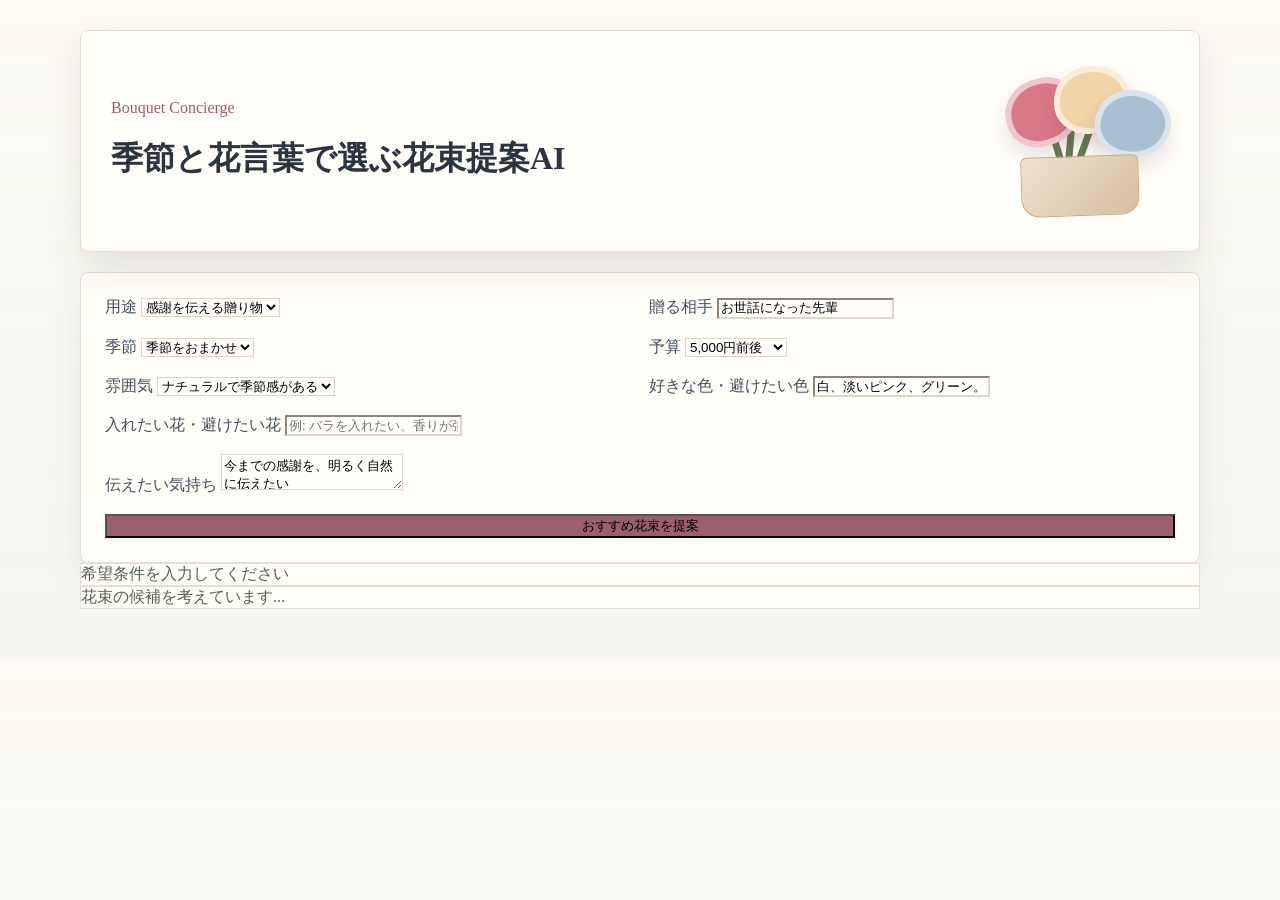
==== public/bouquet.html @ e7d7f7e6 "first commit" ====
<!DOCTYPE html>
<html lang="ja">
<head>
    <meta charset="UTF-8">
    <meta name="viewport" content="width=device-width, initial-scale=1.0">
    <title>季節と花言葉で選ぶ花束提案AI</title>
    <link rel="stylesheet" href="style.css">
    <link rel="stylesheet" href="bouquet.css">
</head>
<body class="bouquet-page">
    <div class="app-shell">
        <header class="bouquet-header">
            <div>
                <p class="eyebrow">Bouquet Concierge</p>
                <h1>季節と花言葉で選ぶ花束提案AI</h1>
            </div>
            <div class="bouquet-visual" aria-hidden="true">
                <span class="stem stem-a"></span>
                <span class="stem stem-b"></span>
                <span class="stem stem-c"></span>
                <span class="bloom bloom-a"></span>
                <span class="bloom bloom-b"></span>
                <span class="bloom bloom-c"></span>
                <span class="wrap"></span>
            </div>
        </header>

        <main class="planner-grid">
            <section class="planner-panel">
                <form id="bouquetForm">
                    <div class="form-grid">
                        <div class="form-group">
                            <label for="occasion">用途</label>
                            <select id="occasion">
                                <option value="誕生日">誕生日</option>
                                <option value="記念日">記念日</option>
                                <option value="送別">送別</option>
                                <option value="お祝い">お祝い</option>
                                <option value="お見舞い">お見舞い</option>
                                <option value="プロポーズ">プロポーズ</option>
                                <option value="感謝を伝える贈り物" selected>感謝を伝える贈り物</option>
                            </select>
                        </div>

                        <div class="form-group">
                            <label for="recipient">贈る相手</label>
                            <input type="text" id="recipient" value="お世話になった先輩" placeholder="例: 母、友人、同僚、恋人">
                        </div>

                        <div class="form-group">
                            <label for="season">季節</label>
                            <select id="season">
                                <option value="季節をおまかせ" selected>季節をおまかせ</option>
                                <option value="春">春</option>
                                <option value="夏">夏</option>
                                <option value="秋">秋</option>
                                <option value="冬">冬</option>
                            </select>
                        </div>

                        <div class="form-group">
                            <label for="budget">予算</label>
                            <select id="budget">
                                <option value="3,000円前後">3,000円前後</option>
                                <option value="5,000円前後" selected>5,000円前後</option>
                                <option value="8,000円前後">8,000円前後</option>
                                <option value="10,000円以上">10,000円以上</option>
                            </select>
                        </div>

                        <div class="form-group">
                            <label for="mood">雰囲気</label>
                            <select id="mood">
                                <option value="やさしく上品">やさしく上品</option>
                                <option value="明るく元気">明るく元気</option>
                                <option value="大人っぽく落ち着いた">大人っぽく落ち着いた</option>
                                <option value="華やかで印象的">華やかで印象的</option>
                                <option value="ナチュラルで季節感がある" selected>ナチュラルで季節感がある</option>
                            </select>
                        </div>

                        <div class="form-group">
                            <label for="colors">好きな色・避けたい色</label>
                            <input type="text" id="colors" value="白、淡いピンク、グリーン。赤は控えめ" placeholder="例: 黄色が好き、紫は避けたい">
                        </div>

                        <div class="form-group span-2">
                            <label for="flowerPreferences">入れたい花・避けたい花</label>
                            <input type="text" id="flowerPreferences" placeholder="例: バラを入れたい、香りが強い花は避けたい">
                        </div>

                        <div class="form-group span-2">
                            <label for="message">伝えたい気持ち</label>
                            <textarea id="message" placeholder="例: 忙しい時期に支えてくれた感謝を、重すぎず明るく伝えたい">今までの感謝を、明るく自然に伝えたい</textarea>
                        </div>
                    </div>

                    <button class="btn generate-btn" type="submit">おすすめ花束を提案</button>
                </form>
            </section>
        </main>

        <div class="status" id="status">希望条件を入力してください</div>
        <div class="loading" id="loading">花束の候補を考えています...</div>

        <section class="results" id="results" aria-live="polite"></section>
    </div>

    <script>
        const form = document.getElementById('bouquetForm');
        const resultsEl = document.getElementById('results');
        const loadingEl = document.getElementById('loading');
        const statusEl = document.getElementById('status');

        form.addEventListener('submit', generateBouquets);

        async function generateBouquets(event) {
            event.preventDefault();

            const payload = {
                promptKey: 'bouquet',
                title: '花束提案',
                count: 3,
                occasion: valueOf('occasion'),
                recipient: valueOf('recipient'),
                season: normalizeSeason(valueOf('season')),
                budget: valueOf('budget'),
                colors: valueOf('colors') || 'おまかせ',
                mood: valueOf('mood'),
                flowerPreferences: valueOf('flowerPreferences') || '指定なし',
                message: valueOf('message') || '気持ちが伝わる花束にしたい'
            };

            if (!payload.recipient.trim()) {
                alert('贈る相手を入力してください。');
                return;
            }

            setLoading(true);
            resultsEl.innerHTML = '';

            try {
                const response = await fetch('/api/', {
                    method: 'POST',
                    headers: {
                        'Content-Type': 'application/json'
                    },
                    body: JSON.stringify(payload)
                });
                const data = await response.json();

                if (!response.ok) {
                    throw new Error(data.error || 'API error');
                }

                const recommendations = normalizeRecommendations(data.data);
                if (recommendations.length === 0) {
                    throw new Error('提案データが空です');
                }

                renderRecommendations(recommendations);
                statusEl.textContent = `${recommendations.length}件の花束案を提案しました`;
            } catch (error) {
                console.error(error);
                alert('花束提案の作成に失敗しました: ' + error.message);
                statusEl.textContent = '提案の作成に失敗しました';
            } finally {
                setLoading(false);
            }
        }

        function valueOf(id) {
            return document.getElementById(id).value.trim();
        }

        function normalizeSeason(season) {
            if (season !== '季節をおまかせ') return season;

            const month = new Date().getMonth() + 1;
            if (month >= 3 && month <= 5) return '春';
            if (month >= 6 && month <= 8) return '夏';
            if (month >= 9 && month <= 11) return '秋';
            return '冬';
        }

        function setLoading(isLoading) {
            loadingEl.classList.toggle('show', isLoading);
            document.querySelector('.generate-btn').disabled = isLoading;
        }

        function normalizeRecommendations(items) {
            if (!Array.isArray(items)) return [];

            return items.map(item => ({
                bouquetName: item.bouquetName || 'おすすめ花束',
                concept: item.concept || '',
                seasonFit: item.seasonFit || '',
                colorPalette: Array.isArray(item.colorPalette) ? item.colorPalette : [],
                flowers: Array.isArray(item.flowers) ? item.flowers : [],
                wrapping: item.wrapping || '',
                budgetNote: item.budgetNote || '',
                careTips: Array.isArray(item.careTips) ? item.careTips : [],
                messageCard: item.messageCard || '',
                orderPhrase: item.orderPhrase || ''
            })).filter(item => item.concept && item.flowers.length > 0);
        }

        function renderRecommendations(recommendations) {
            resultsEl.innerHTML = recommendations.map((item, index) => `
                <article class="bouquet-card">
                    <div class="card-topline">
                        <span>提案 ${index + 1}</span>
                        <div class="palette">${renderPalette(item.colorPalette)}</div>
                    </div>
                    <h2>${escapeHtml(item.bouquetName)}</h2>
                    <p class="concept">${escapeHtml(item.concept)}</p>

                    <div class="detail-grid">
                        <section>
                            <h3>季節との相性</h3>
                            <p>${escapeHtml(item.seasonFit)}</p>
                        </section>
                        <section>
                            <h3>ラッピング</h3>
                            <p>${escapeHtml(item.wrapping)}</p>
                        </section>
                    </div>

                    <section>
                        <h3>おすすめの花材</h3>
                        <div class="flower-list">
                            ${item.flowers.map(renderFlower).join('')}
                        </div>
                    </section>

                    <section>
                        <h3>予算と扱い方</h3>
                        <p>${escapeHtml(item.budgetNote)}</p>
                        <ul class="care-list">
                            ${item.careTips.map(tip => `<li>${escapeHtml(tip)}</li>`).join('')}
                        </ul>
                    </section>

                    <section class="message-box">
                        <h3>メッセージカード</h3>
                        <p>${escapeHtml(item.messageCard)}</p>
                    </section>

                    <section class="order-box">
                        <h3>花屋さんへの注文文</h3>
                        <p>${escapeHtml(item.orderPhrase)}</p>
                    </section>
                </article>
            `).join('');
        }

        function renderFlower(flower) {
            return `
                <div class="flower-item">
                    <strong>${escapeHtml(flower.name || '花材')}</strong>
                    <span>${escapeHtml(flower.role || '花材')}</span>
                    <p>${escapeHtml(flower.flowerLanguage || '')}</p>
                    <small>${escapeHtml(flower.seasonNote || '')}</small>
                </div>
            `;
        }

        function renderPalette(colors) {
            if (colors.length === 0) return '';

            return colors.map(color => `
                <span class="swatch" style="background:${colorToCss(color)}" title="${escapeHtml(color)}"></span>
            `).join('');
        }

        function colorToCss(color) {
            const text = String(color).toLowerCase();
            if (text.includes('ピンク') || text.includes('pink')) return '#e9a1ad';
            if (text.includes('赤') || text.includes('red')) return '#c95f5f';
            if (text.includes('白') || text.includes('ホワイト') || text.includes('cream') || text.includes('クリーム')) return '#f7f0df';
            if (text.includes('黄') || text.includes('yellow')) return '#e6c85f';
            if (text.includes('オレンジ') || text.includes('orange')) return '#d88a50';
            if (text.includes('紫') || text.includes('パープル') || text.includes('purple')) return '#9b7bb7';
            if (text.includes('青') || text.includes('ブルー') || text.includes('blue')) return '#7899bd';
            if (text.includes('緑') || text.includes('グリーン') || text.includes('green')) return '#7fa176';
            return '#c7b7a3';
        }

        function escapeHtml(value) {
            return String(value)
                .replace(/&/g, '&amp;')
                .replace(/</g, '&lt;')
                .replace(/>/g, '&gt;')
                .replace(/"/g, '&quot;')
                .replace(/'/g, '&#039;');
        }
    </script>
</body>
</html>
---- public/bouquet.css ----
.bouquet-page {
    background:
        linear-gradient(180deg, rgba(255, 252, 246, 0.9), rgba(245, 247, 242, 0.96)),
        #e7eee3;
}

.app-shell {
    margin: 0 auto;
    max-width: 1120px;
    padding: 22px;
}

.bouquet-header {
    align-items: center;
    background: #fffdf8;
    border: 1px solid #e5ded2;
    border-radius: 8px;
    box-shadow: 0 16px 34px rgba(74, 58, 44, 0.12);
    display: flex;
    justify-content: space-between;
    min-height: 172px;
    overflow: hidden;
    padding: 24px 30px;
    position: relative;
}

.bouquet-header h1 {
    color: #2c3440;
    font-size: 32px;
    letter-spacing: 0;
    line-height: 1.25;
    max-width: 640px;
}

.bouquet-header .eyebrow {
    color: #9b5f6f;
}

.bouquet-visual {
    height: 150px;
    position: relative;
    width: 220px;
}

.stem {
    background: #667d58;
    border-radius: 999px;
    bottom: 20px;
    display: block;
    height: 112px;
    position: absolute;
    width: 7px;
}

.stem-a {
    left: 102px;
    transform: rotate(-17deg);
}

.stem-b {
    left: 118px;
    transform: rotate(5deg);
}

.stem-c {
    left: 134px;
    transform: rotate(20deg);
}

.bloom {
    border: 6px solid rgba(255, 255, 255, 0.58);
    border-radius: 52% 48% 55% 45%;
    box-shadow: 0 10px 18px rgba(79, 48, 57, 0.14);
    display: block;
    height: 56px;
    position: absolute;
    width: 64px;
}

.bloom-a {
    background: #d97889;
    left: 56px;
    top: 12px;
    transform: rotate(-14deg);
}

.bloom-b {
    background: #f1d4a8;
    left: 105px;
    top: 0;
}

.bloom-c {
    background: #a9bfd2;
    left: 146px;
    top: 24px;
    transform: rotate(12deg);
}

.wrap {
    background: linear-gradient(135deg, #efe2cf 0%, #d7bea0 100%);
    border: 1px solid #c8aa88;
    border-radius: 6px 6px 18px 18px;
    bottom: 0;
    display: block;
    height: 58px;
    left: 72px;
    position: absolute;
    transform: rotate(-2deg);
    width: 116px;
}

.planner-grid {
    margin-top: 20px;
}

.planner-panel,
.bouquet-card {
    background: rgba(255, 253, 248, 0.96);
    border: 1px solid #e5ded2;
    border-radius: 8px;
    box-shadow: 0 16px 34px rgba(74, 58, 44, 0.1);
}

.planner-panel {
    padding: 24px;
}

.form-grid {
    display: grid;
    gap: 18px;
    grid-template-columns: repeat(2, minmax(0, 1fr));
}

.span-2 {
    grid-column: 1 / -1;
}

.bouquet-page .form-group label {
    color: #46515f;
}

.bouquet-page .form-group input,
.bouquet-page .form-group select,
.bouquet-page .form-group textarea {
    background: #fffefa;
    border-color: #ded5c8;
}

.bouquet-page .form-group input:focus,
.bouquet-page .form-group select:focus,
.bouquet-page .form-group textarea:focus {
    border-color: #b36a7c;
}

.generate-btn {
    background: #9b5f6f;
    margin-top: 18px;
    width: 100%;
}

.generate-btn:hover {
    background: #814b5b;
    box-shadow: 0 4px 12px rgba(155, 95, 111, 0.25);
}

.generate-btn:disabled {
    cursor: wait;
    opacity: 0.65;
    transform: none;
}

.bouquet-page .status,
.bouquet-page .loading {
    background: #fffdf8;
    border: 1px solid #e5ded2;
    color: #57614f;
}

.results {
    display: grid;
    gap: 18px;
    margin-top: 20px;
}

.bouquet-card {
    padding: 24px;
}

.card-topline {
    align-items: center;
    display: flex;
    justify-content: space-between;
    gap: 16px;
    margin-bottom: 10px;
}

.card-topline > span {
    color: #9b5f6f;
    font-size: 13px;
    font-weight: 800;
}

.palette {
    display: flex;
    gap: 6px;
}

.swatch {
    border: 1px solid rgba(37, 44, 54, 0.16);
    border-radius: 999px;
    display: block;
    height: 18px;
    width: 18px;
}

.bouquet-card h2 {
    color: #2c3440;
    font-size: 24px;
    line-height: 1.32;
    margin-bottom: 8px;
}

.concept {
    color: #46515f;
    font-size: 17px;
    font-weight: 700;
    margin-bottom: 18px;
}

.detail-grid {
    display: grid;
    gap: 14px;
    grid-template-columns: repeat(2, minmax(0, 1fr));
    margin-bottom: 18px;
}

.bouquet-card section {
    margin-top: 18px;
}

.detail-grid section {
    background: #fbf7ef;
    border: 1px solid #eadfce;
    border-radius: 8px;
    margin: 0;
    padding: 14px;
}

.bouquet-card h3 {
    color: #5d4a3b;
    font-size: 15px;
    margin-bottom: 8px;
}

.bouquet-card p,
.bouquet-card li,
.flower-item small {
    color: #53606f;
}

.flower-list {
    display: grid;
    gap: 12px;
    grid-template-columns: repeat(3, minmax(0, 1fr));
}

.flower-item {
    background: #f8faf7;
    border: 1px solid #dfe6da;
    border-radius: 8px;
    padding: 13px;
}

.flower-item strong,
.flower-item span,
.flower-item small {
    display: block;
}

.flower-item strong {
    color: #2f4534;
    margin-bottom: 4px;
}

.flower-item span {
    color: #9b5f6f;
    font-size: 13px;
    font-weight: 800;
    margin-bottom: 8px;
}

.flower-item p {
    color: #46515f;
    font-weight: 700;
    margin-bottom: 6px;
}

.care-list {
    margin: 10px 0 0 18px;
}

.message-box,
.order-box {
    border-radius: 8px;
    padding: 15px;
}

.message-box {
    background: #f7edf0;
    border: 1px solid #e6cbd3;
}

.order-box {
    background: #eef5ec;
    border: 1px solid #d5e3d0;
}

.order-box p {
    color: #2f4534;
    font-weight: 800;
}

@media (max-width: 920px) {
    .flower-list {
        grid-template-columns: repeat(2, minmax(0, 1fr));
    }
}

@media (max-width: 680px) {
    .app-shell {
        padding: 12px;
    }

    .bouquet-header {
        align-items: flex-start;
        flex-direction: column;
        padding: 20px;
    }

    .bouquet-header h1 {
        font-size: 24px;
    }

    .bouquet-visual {
        align-self: center;
        margin-top: 14px;
        transform: scale(0.9);
    }

    .form-grid,
    .detail-grid,
    .flower-list {
        grid-template-columns: 1fr;
    }

    .span-2 {
        grid-column: auto;
    }

    .card-topline {
        align-items: flex-start;
        flex-direction: column;
    }
}
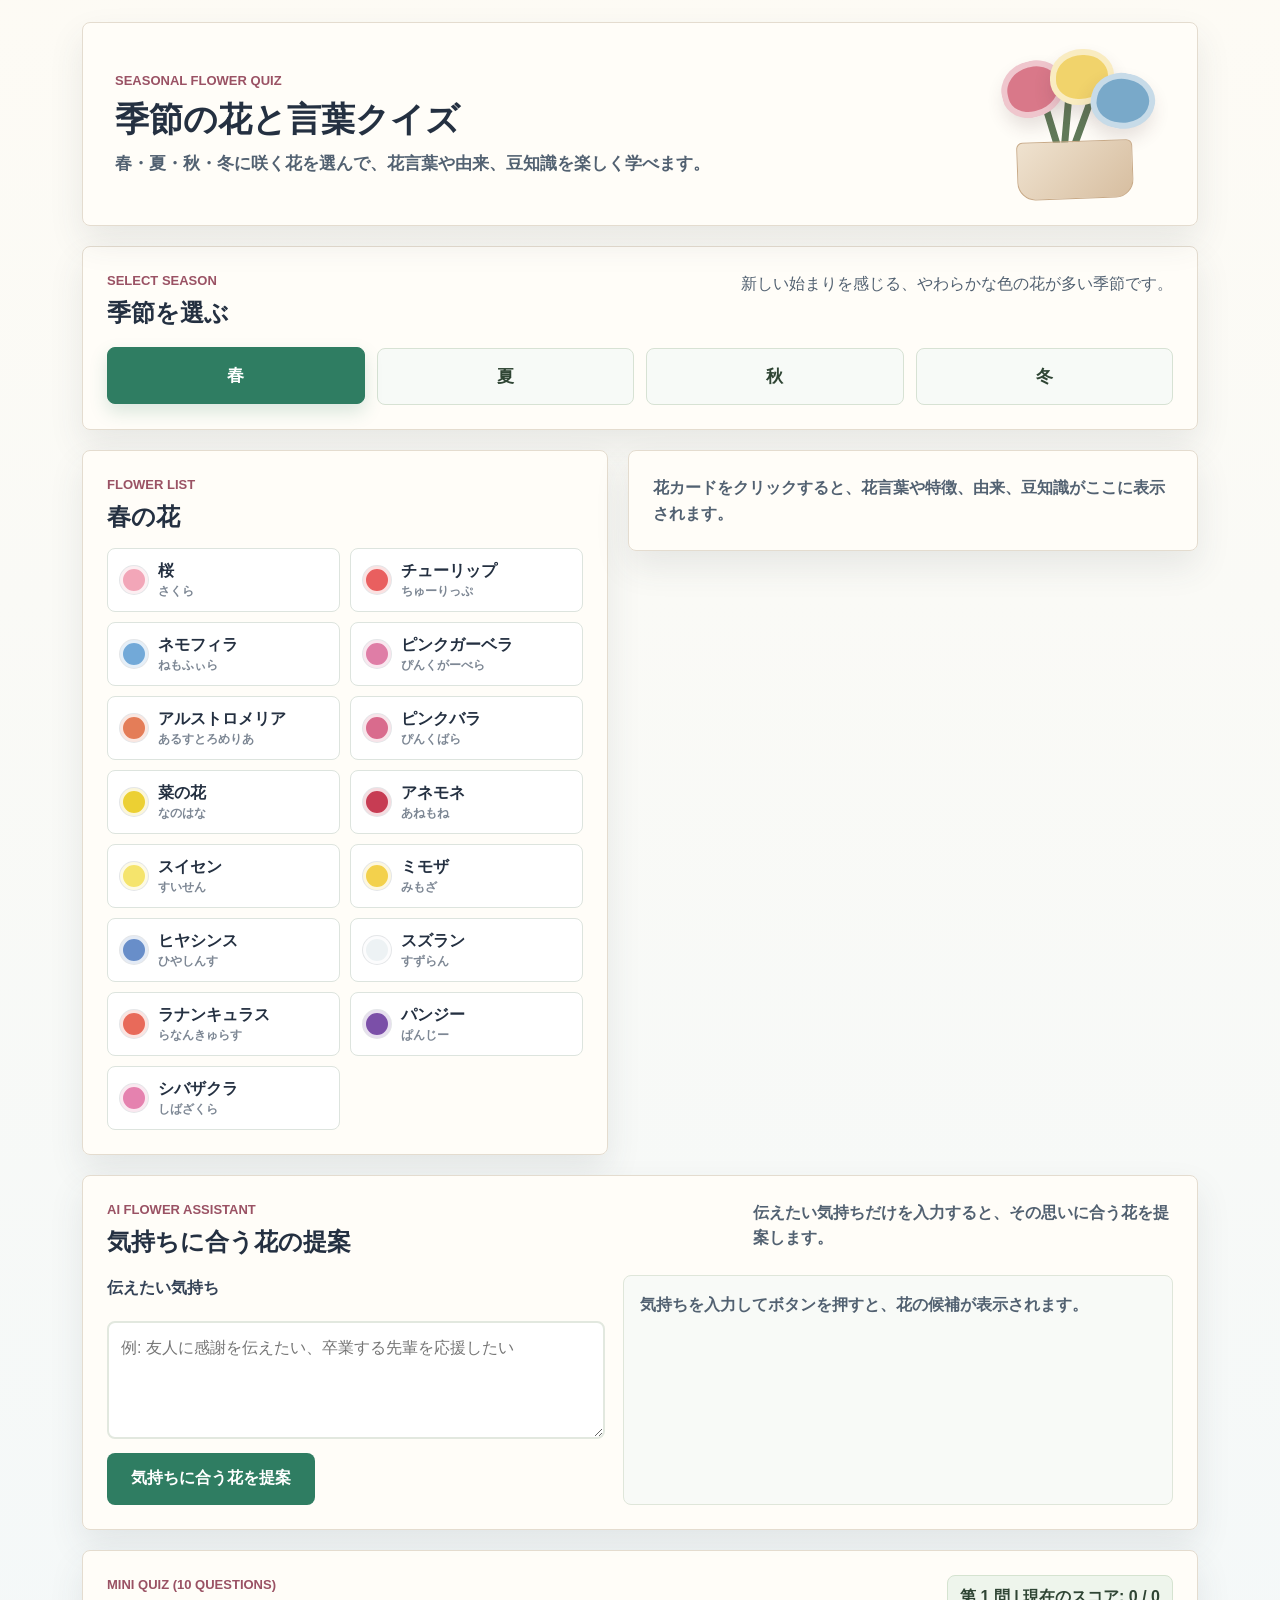
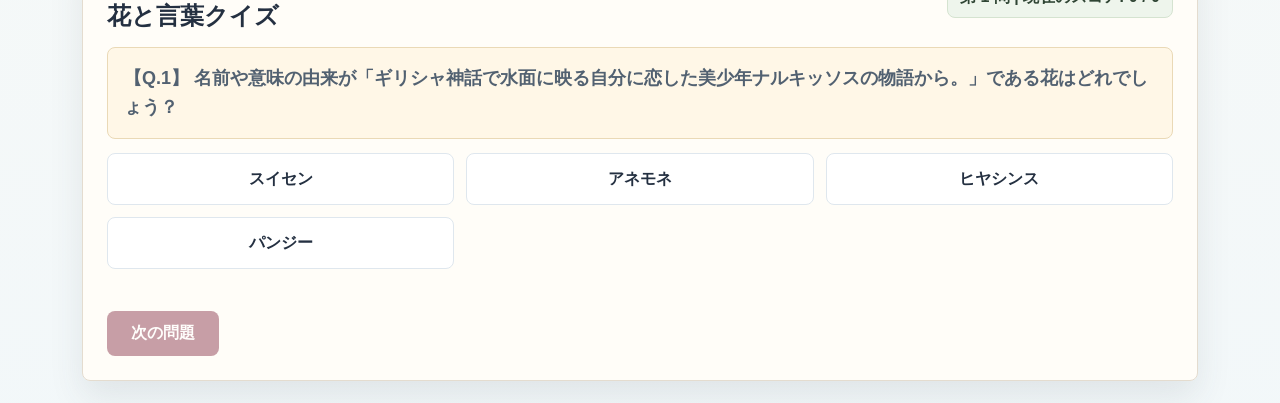
==== commit 7c1dec67: "更新" ====
--- a/public/bouquet.html
+++ b/public/bouquet.html
@@ -3,16 +3,17 @@
 <head>
     <meta charset="UTF-8">
     <meta name="viewport" content="width=device-width, initial-scale=1.0">
-    <title>季節と花言葉で選ぶ花束提案AI</title>
+    <title>季節の花と言葉クイズ</title>
     <link rel="stylesheet" href="style.css">
     <link rel="stylesheet" href="bouquet.css">
 </head>
 <body class="bouquet-page">
     <div class="app-shell">
         <header class="bouquet-header">
-            <div>
-                <p class="eyebrow">Bouquet Concierge</p>
-                <h1>季節と花言葉で選ぶ花束提案AI</h1>
+            <div class="header-copy">
+                <p class="eyebrow">Seasonal Flower Quiz</p>
+                <h1>季節の花と言葉クイズ</h1>
+                <p class="lead">春・夏・秋・冬に咲く花を選んで、花言葉や由来、豆知識を楽しく学べます。</p>
             </div>
             <div class="bouquet-visual" aria-hidden="true">
                 <span class="stem stem-a"></span>
@@ -25,275 +26,80 @@
             </div>
         </header>
 
-        <main class="planner-grid">
-            <section class="planner-panel">
-                <form id="bouquetForm">
-                    <div class="form-grid">
-                        <div class="form-group">
-                            <label for="occasion">用途</label>
-                            <select id="occasion">
-                                <option value="誕生日">誕生日</option>
-                                <option value="記念日">記念日</option>
-                                <option value="送別">送別</option>
-                                <option value="お祝い">お祝い</option>
-                                <option value="お見舞い">お見舞い</option>
-                                <option value="プロポーズ">プロポーズ</option>
-                                <option value="感謝を伝える贈り物" selected>感謝を伝える贈り物</option>
-                            </select>
+        <main>
+            <section class="season-panel" aria-labelledby="seasonTitle">
+                <div class="section-heading">
+                    <div>
+                        <p class="eyebrow">Select Season</p>
+                        <h2 id="seasonTitle">季節を選ぶ</h2>
+                    </div>
+                    <p id="seasonSummary">春の代表的な花を表示しています。</p>
+                </div>
+                <div class="season-buttons" role="group" aria-label="季節を選択">
+                    <button class="season-btn active" type="button" data-season="spring" aria-pressed="true">春</button>
+                    <button class="season-btn" type="button" data-season="summer" aria-pressed="false">夏</button>
+                    <button class="season-btn" type="button" data-season="autumn" aria-pressed="false">秋</button>
+                    <button class="season-btn" type="button" data-season="winter" aria-pressed="false">冬</button>
+                </div>
+            </section>
+
+            <section class="learning-grid" aria-live="polite">
+                <div class="flower-panel">
+                    <div class="section-heading compact">
+                        <div>
+                            <p class="eyebrow">Flower List</p>
+                            <h2 id="flowerListTitle">春の花</h2>
                         </div>
+                    </div>
+                    <div class="flower-list" id="flowerList"></div>
+                </div>
 
-                        <div class="form-group">
-                            <label for="recipient">贈る相手</label>
-                            <input type="text" id="recipient" value="お世話になった先輩" placeholder="例: 母、友人、同僚、恋人">
-                        </div>
+                <article class="detail-panel" id="flowerDetail">
+                    <p class="empty-detail">花カードをクリックすると、花言葉や特徴、由来、豆知識がここに表示されます。</p>
+                </article>
+            </section>
 
-                        <div class="form-group">
-                            <label for="season">季節</label>
-                            <select id="season">
-                                <option value="季節をおまかせ" selected>季節をおまかせ</option>
-                                <option value="春">春</option>
-                                <option value="夏">夏</option>
-                                <option value="秋">秋</option>
-                                <option value="冬">冬</option>
-                            </select>
-                        </div>
+            <section class="ai-panel" aria-labelledby="aiTitle">
+                <div class="section-heading">
+                    <div>
+                        <p class="eyebrow">AI Flower Assistant</p>
+                        <h2 id="aiTitle">気持ちに合う花の提案</h2>
+                    </div>
+                    <p>伝えたい気持ちだけを入力すると、その思いに合う花を提案します。</p>
+                </div>
 
-                        <div class="form-group">
-                            <label for="budget">予算</label>
-                            <select id="budget">
-                                <option value="3,000円前後">3,000円前後</option>
-                                <option value="5,000円前後" selected>5,000円前後</option>
-                                <option value="8,000円前後">8,000円前後</option>
-                                <option value="10,000円以上">10,000円以上</option>
-                            </select>
-                        </div>
+                <div class="ai-grid">
+                    <div class="ai-form">
+                        <label for="feelingInput">伝えたい気持ち</label>
+                        <textarea id="feelingInput" placeholder="例: 友人に感謝を伝えたい、卒業する先輩を応援したい"></textarea>
 
-                        <div class="form-group">
-                            <label for="mood">雰囲気</label>
-                            <select id="mood">
-                                <option value="やさしく上品">やさしく上品</option>
-                                <option value="明るく元気">明るく元気</option>
-                                <option value="大人っぽく落ち着いた">大人っぽく落ち着いた</option>
-                                <option value="華やかで印象的">華やかで印象的</option>
-                                <option value="ナチュラルで季節感がある" selected>ナチュラルで季節感がある</option>
-                            </select>
-                        </div>
-
-                        <div class="form-group">
-                            <label for="colors">好きな色・避けたい色</label>
-                            <input type="text" id="colors" value="白、淡いピンク、グリーン。赤は控えめ" placeholder="例: 黄色が好き、紫は避けたい">
-                        </div>
-
-                        <div class="form-group span-2">
-                            <label for="flowerPreferences">入れたい花・避けたい花</label>
-                            <input type="text" id="flowerPreferences" placeholder="例: バラを入れたい、香りが強い花は避けたい">
-                        </div>
-
-                        <div class="form-group span-2">
-                            <label for="message">伝えたい気持ち</label>
-                            <textarea id="message" placeholder="例: 忙しい時期に支えてくれた感謝を、重すぎず明るく伝えたい">今までの感謝を、明るく自然に伝えたい</textarea>
+                        <div class="ai-actions">
+                            <button class="btn ai-btn" id="recommendFlowers" type="button">気持ちに合う花を提案</button>
                         </div>
                     </div>
 
-                    <button class="btn generate-btn" type="submit">おすすめ花束を提案</button>
-                </form>
+                    <div class="ai-output" id="aiOutput" aria-live="polite">
+                        <p class="empty-detail">気持ちを入力してボタンを押すと、花の候補が表示されます。</p>
+                    </div>
+                </div>
+            </section>
+
+            <section class="quiz-panel" id="quizPanel" aria-labelledby="quizTitle">
+                <div class="quiz-top">
+                    <div>
+                        <p class="eyebrow">Mini Quiz (10 Questions)</p>
+                        <h2 id="quizTitle">花と言葉クイズ</h2>
+                    </div>
+                    <div class="score" id="score">第 1 問 | 0 / 0</div>
+                </div>
+                <p class="quiz-question" id="quizQuestion"></p>
+                <div class="quiz-options" id="quizOptions"></div>
+                <div class="quiz-feedback" id="quizFeedback" aria-live="polite"></div>
+                <button class="btn next-btn" id="nextQuiz" type="button">次の問題</button>
             </section>
         </main>
-
-        <div class="status" id="status">希望条件を入力してください</div>
-        <div class="loading" id="loading">花束の候補を考えています...</div>
-
-        <section class="results" id="results" aria-live="polite"></section>
     </div>
 
-    <script>
-        const form = document.getElementById('bouquetForm');
-        const resultsEl = document.getElementById('results');
-        const loadingEl = document.getElementById('loading');
-        const statusEl = document.getElementById('status');
-
-        form.addEventListener('submit', generateBouquets);
-
-        async function generateBouquets(event) {
-            event.preventDefault();
-
-            const payload = {
-                promptKey: 'bouquet',
-                title: '花束提案',
-                count: 3,
-                occasion: valueOf('occasion'),
-                recipient: valueOf('recipient'),
-                season: normalizeSeason(valueOf('season')),
-                budget: valueOf('budget'),
-                colors: valueOf('colors') || 'おまかせ',
-                mood: valueOf('mood'),
-                flowerPreferences: valueOf('flowerPreferences') || '指定なし',
-                message: valueOf('message') || '気持ちが伝わる花束にしたい'
-            };
-
-            if (!payload.recipient.trim()) {
-                alert('贈る相手を入力してください。');
-                return;
-            }
-
-            setLoading(true);
-            resultsEl.innerHTML = '';
-
-            try {
-                const response = await fetch('/api/', {
-                    method: 'POST',
-                    headers: {
-                        'Content-Type': 'application/json'
-                    },
-                    body: JSON.stringify(payload)
-                });
-                const data = await response.json();
-
-                if (!response.ok) {
-                    throw new Error(data.error || 'API error');
-                }
-
-                const recommendations = normalizeRecommendations(data.data);
-                if (recommendations.length === 0) {
-                    throw new Error('提案データが空です');
-                }
-
-                renderRecommendations(recommendations);
-                statusEl.textContent = `${recommendations.length}件の花束案を提案しました`;
-            } catch (error) {
-                console.error(error);
-                alert('花束提案の作成に失敗しました: ' + error.message);
-                statusEl.textContent = '提案の作成に失敗しました';
-            } finally {
-                setLoading(false);
-            }
-        }
-
-        function valueOf(id) {
-            return document.getElementById(id).value.trim();
-        }
-
-        function normalizeSeason(season) {
-            if (season !== '季節をおまかせ') return season;
-
-            const month = new Date().getMonth() + 1;
-            if (month >= 3 && month <= 5) return '春';
-            if (month >= 6 && month <= 8) return '夏';
-            if (month >= 9 && month <= 11) return '秋';
-            return '冬';
-        }
-
-        function setLoading(isLoading) {
-            loadingEl.classList.toggle('show', isLoading);
-            document.querySelector('.generate-btn').disabled = isLoading;
-        }
-
-        function normalizeRecommendations(items) {
-            if (!Array.isArray(items)) return [];
-
-            return items.map(item => ({
-                bouquetName: item.bouquetName || 'おすすめ花束',
-                concept: item.concept || '',
-                seasonFit: item.seasonFit || '',
-                colorPalette: Array.isArray(item.colorPalette) ? item.colorPalette : [],
-                flowers: Array.isArray(item.flowers) ? item.flowers : [],
-                wrapping: item.wrapping || '',
-                budgetNote: item.budgetNote || '',
-                careTips: Array.isArray(item.careTips) ? item.careTips : [],
-                messageCard: item.messageCard || '',
-                orderPhrase: item.orderPhrase || ''
-            })).filter(item => item.concept && item.flowers.length > 0);
-        }
-
-        function renderRecommendations(recommendations) {
-            resultsEl.innerHTML = recommendations.map((item, index) => `
-                <article class="bouquet-card">
-                    <div class="card-topline">
-                        <span>提案 ${index + 1}</span>
-                        <div class="palette">${renderPalette(item.colorPalette)}</div>
-                    </div>
-                    <h2>${escapeHtml(item.bouquetName)}</h2>
-                    <p class="concept">${escapeHtml(item.concept)}</p>
-
-                    <div class="detail-grid">
-                        <section>
-                            <h3>季節との相性</h3>
-                            <p>${escapeHtml(item.seasonFit)}</p>
-                        </section>
-                        <section>
-                            <h3>ラッピング</h3>
-                            <p>${escapeHtml(item.wrapping)}</p>
-                        </section>
-                    </div>
-
-                    <section>
-                        <h3>おすすめの花材</h3>
-                        <div class="flower-list">
-                            ${item.flowers.map(renderFlower).join('')}
-                        </div>
-                    </section>
-
-                    <section>
-                        <h3>予算と扱い方</h3>
-                        <p>${escapeHtml(item.budgetNote)}</p>
-                        <ul class="care-list">
-                            ${item.careTips.map(tip => `<li>${escapeHtml(tip)}</li>`).join('')}
-                        </ul>
-                    </section>
-
-                    <section class="message-box">
-                        <h3>メッセージカード</h3>
-                        <p>${escapeHtml(item.messageCard)}</p>
-                    </section>
-
-                    <section class="order-box">
-                        <h3>花屋さんへの注文文</h3>
-                        <p>${escapeHtml(item.orderPhrase)}</p>
-                    </section>
-                </article>
-            `).join('');
-        }
-
-        function renderFlower(flower) {
-            return `
-                <div class="flower-item">
-                    <strong>${escapeHtml(flower.name || '花材')}</strong>
-                    <span>${escapeHtml(flower.role || '花材')}</span>
-                    <p>${escapeHtml(flower.flowerLanguage || '')}</p>
-                    <small>${escapeHtml(flower.seasonNote || '')}</small>
-                </div>
-            `;
-        }
-
-        function renderPalette(colors) {
-            if (colors.length === 0) return '';
-
-            return colors.map(color => `
-                <span class="swatch" style="background:${colorToCss(color)}" title="${escapeHtml(color)}"></span>
-            `).join('');
-        }
-
-        function colorToCss(color) {
-            const text = String(color).toLowerCase();
-            if (text.includes('ピンク') || text.includes('pink')) return '#e9a1ad';
-            if (text.includes('赤') || text.includes('red')) return '#c95f5f';
-            if (text.includes('白') || text.includes('ホワイト') || text.includes('cream') || text.includes('クリーム')) return '#f7f0df';
-            if (text.includes('黄') || text.includes('yellow')) return '#e6c85f';
-            if (text.includes('オレンジ') || text.includes('orange')) return '#d88a50';
-            if (text.includes('紫') || text.includes('パープル') || text.includes('purple')) return '#9b7bb7';
-            if (text.includes('青') || text.includes('ブルー') || text.includes('blue')) return '#7899bd';
-            if (text.includes('緑') || text.includes('グリーン') || text.includes('green')) return '#7fa176';
-            return '#c7b7a3';
-        }
-
-        function escapeHtml(value) {
-            return String(value)
-                .replace(/&/g, '&amp;')
-                .replace(/</g, '&lt;')
-                .replace(/>/g, '&gt;')
-                .replace(/"/g, '&quot;')
-                .replace(/'/g, '&#039;');
-        }
-    </script>
+    <script src="bouquet.js" defer></script>
 </body>
 </html>
--- a/public/style.css
+++ b/public/style.css
@@ -0,0 +1,201 @@
+* {
+    margin: 0;
+    padding: 0;
+    box-sizing: border-box;
+}
+
+body {
+    font-family: 'Segoe UI', Tahoma, Geneva, Verdana, sans-serif;
+    line-height: 1.6;
+    color: #223044;
+    background:
+        linear-gradient(180deg, rgba(255, 255, 255, 0.84), rgba(255, 255, 255, 0.94)),
+        #dce9e3;
+    min-height: 100vh;
+}
+
+.container {
+    max-width: 800px;
+    margin: 0 auto;
+    padding: 20px;
+}
+
+.header {
+    display: flex;
+    justify-content: space-between;
+    align-items: center;
+    background: rgba(255, 255, 255, 0.96);
+    padding: 20px 30px;
+    border-radius: 8px;
+    margin-bottom: 20px;
+    box-shadow: 0 12px 30px rgba(47, 68, 88, 0.12);
+    border: 1px solid #dfe7ee;
+}
+
+.header h1 {
+    color: #1f2f42;
+    font-size: 2rem;
+    font-weight: 700;
+    letter-spacing: 0;
+}
+
+.settings-icon {
+    font-size: 1.5rem;
+    cursor: pointer;
+    padding: 10px;
+    border-radius: 50%;
+    transition: background-color 0.3s ease;
+}
+
+.settings-icon:hover {
+    background-color: rgba(0, 0, 0, 0.1);
+}
+
+.accordion {
+    background: rgba(255, 255, 255, 0.95);
+    border-radius: 8px;
+    margin-bottom: 20px;
+    overflow: hidden;
+    max-height: 0;
+    transition: max-height 0.3s ease;
+    box-shadow: 0 12px 30px rgba(47, 68, 88, 0.12);
+    border: 1px solid #dfe7ee;
+}
+
+.accordion.open {
+    max-height: 800px;
+}
+
+.accordion-content {
+    padding: 30px;
+}
+
+.form-group {
+    margin-bottom: 20px;
+}
+
+.form-group label {
+    display: block;
+    margin-bottom: 8px;
+    font-weight: 600;
+    color: #344256;
+}
+
+.form-group input,
+.form-group select,
+.form-group textarea {
+    width: 100%;
+    padding: 12px;
+    border: 2px solid #e2e8f0;
+    border-radius: 8px;
+    font-size: 16px;
+    transition: border-color 0.3s ease;
+    color: #223044;
+}
+
+.form-group input:focus,
+.form-group select:focus,
+.form-group textarea:focus {
+    outline: none;
+    border-color: #2f9b6f;
+}
+
+.form-group textarea {
+    resize: vertical;
+    min-height: 100px;
+}
+
+.form-row {
+    display: flex;
+    gap: 20px;
+    align-items: flex-end;
+}
+
+.form-row .form-group {
+    flex: 1;
+}
+
+.btn {
+    background: #237a57;
+    color: white;
+    border: none;
+    padding: 12px 24px;
+    border-radius: 8px;
+    font-size: 16px;
+    font-weight: 600;
+    cursor: pointer;
+    transition: background 0.2s ease, transform 0.2s ease, box-shadow 0.2s ease;
+}
+
+.btn:hover {
+    background: #1d684a;
+    transform: translateY(-2px);
+    box-shadow: 0 4px 12px rgba(35, 122, 87, 0.26);
+}
+
+.btn:active {
+    transform: translateY(0);
+}
+
+.quiz-container {
+    background: rgba(255, 255, 255, 0.95);
+    padding: 30px;
+    border-radius: 8px;
+    box-shadow: 0 12px 30px rgba(47, 68, 88, 0.12);
+    border: 1px solid #dfe7ee;
+    margin-bottom: 20px;
+}
+
+.status {
+    text-align: center;
+    padding: 15px;
+    background: rgba(255, 255, 255, 0.92);
+    border-radius: 8px;
+    font-weight: 600;
+    margin-top: 20px;
+    border: 1px solid #dfe7ee;
+}
+
+.loading {
+    display: none;
+    text-align: center;
+    padding: 20px;
+    font-size: 18px;
+    font-weight: 600;
+    color: #237a57;
+    background: rgba(255, 255, 255, 0.94);
+    border-radius: 8px;
+    margin-top: 20px;
+    border: 1px solid #dfe7ee;
+}
+
+.loading.show {
+    display: block;
+}
+
+@media (max-width: 768px) {
+    .container {
+        padding: 10px;
+    }
+    
+    .header {
+        padding: 15px 20px;
+    }
+    
+    .header h1 {
+        font-size: 1.5rem;
+    }
+    
+    .accordion-content {
+        padding: 20px;
+    }
+    
+    .quiz-container {
+        padding: 20px;
+    }
+    
+    .form-row {
+        flex-direction: column;
+        gap: 0;
+    }
+}
--- a/public/bouquet.css
+++ b/public/bouquet.css
@@ -1,49 +1,89 @@
 .bouquet-page {
     background:
-        linear-gradient(180deg, rgba(255, 252, 246, 0.9), rgba(245, 247, 242, 0.96)),
-        #e7eee3;
+        linear-gradient(180deg, rgba(255, 252, 246, 0.92), rgba(243, 248, 250, 0.96)),
+        #e8efe6;
 }
 
 .app-shell {
     margin: 0 auto;
-    max-width: 1120px;
+    max-width: 1160px;
     padding: 22px;
+}
+
+.bouquet-header,
+.season-panel,
+.flower-panel,
+.detail-panel,
+.ai-panel,
+.quiz-panel {
+    background: rgba(255, 253, 248, 0.97);
+    border: 1px solid #e4dccf;
+    border-radius: 8px;
+    box-shadow: 0 16px 34px rgba(55, 66, 74, 0.1);
 }
 
 .bouquet-header {
     align-items: center;
-    background: #fffdf8;
-    border: 1px solid #e5ded2;
-    border-radius: 8px;
-    box-shadow: 0 16px 34px rgba(74, 58, 44, 0.12);
     display: flex;
+    gap: 24px;
     justify-content: space-between;
-    min-height: 172px;
+    min-height: 188px;
     overflow: hidden;
-    padding: 24px 30px;
+    padding: 26px 32px;
     position: relative;
 }
 
-.bouquet-header h1 {
-    color: #2c3440;
-    font-size: 32px;
+.header-copy {
+    max-width: 710px;
+}
+
+.eyebrow {
+    color: #9a5264;
+    font-size: 13px;
+    font-weight: 800;
+    letter-spacing: 0;
+    margin-bottom: 6px;
+    text-transform: uppercase;
+}
+
+.bouquet-header h1,
+.section-heading h2,
+.detail-panel h2,
+.quiz-panel h2 {
+    color: #243041;
     letter-spacing: 0;
     line-height: 1.25;
-    max-width: 640px;
-}
-
-.bouquet-header .eyebrow {
-    color: #9b5f6f;
+}
+
+.bouquet-header h1 {
+    font-size: 34px;
+    margin-bottom: 10px;
+}
+
+.lead,
+#seasonSummary,
+.empty-detail,
+.detail-top p,
+.detail-list dd,
+.quiz-question,
+.quiz-feedback {
+    color: #526171;
+}
+
+.lead {
+    font-size: 17px;
+    font-weight: 700;
 }
 
 .bouquet-visual {
+    flex: 0 0 220px;
     height: 150px;
     position: relative;
     width: 220px;
 }
 
 .stem {
-    background: #667d58;
+    background: #617a59;
     border-radius: 999px;
     bottom: 20px;
     display: block;
@@ -85,13 +125,13 @@
 }
 
 .bloom-b {
-    background: #f1d4a8;
+    background: #f1d36b;
     left: 105px;
     top: 0;
 }
 
 .bloom-c {
-    background: #a9bfd2;
+    background: #79a9c9;
     left: 146px;
     top: 24px;
     transform: rotate(12deg);
@@ -110,256 +150,551 @@
     width: 116px;
 }
 
-.planner-grid {
+main {
+    display: grid;
+    gap: 20px;
     margin-top: 20px;
 }
 
-.planner-panel,
-.bouquet-card {
-    background: rgba(255, 253, 248, 0.96);
-    border: 1px solid #e5ded2;
-    border-radius: 8px;
-    box-shadow: 0 16px 34px rgba(74, 58, 44, 0.1);
-}
-
-.planner-panel {
+.season-panel,
+.ai-panel,
+.quiz-panel {
     padding: 24px;
 }
 
-.form-grid {
+.section-heading,
+.quiz-top {
+    align-items: flex-start;
+    display: flex;
+    gap: 16px;
+    justify-content: space-between;
+}
+
+.section-heading.compact {
+    margin-bottom: 16px;
+}
+
+.section-heading h2,
+.quiz-panel h2 {
+    font-size: 24px;
+}
+
+.season-buttons {
+    display: grid;
+    gap: 12px;
+    grid-template-columns: repeat(4, minmax(0, 1fr));
+    margin-top: 20px;
+}
+
+.season-btn,
+.flower-card,
+.quiz-option {
+    border-radius: 8px;
+    cursor: pointer;
+    font: inherit;
+    letter-spacing: 0;
+    transition: border-color 0.2s ease, box-shadow 0.2s ease, transform 0.2s ease, background 0.2s ease;
+}
+
+.season-btn {
+    background: #f7faf7;
+    border: 1px solid #d7e2d4;
+    color: #2f4534;
+    font-size: 17px;
+    font-weight: 800;
+    padding: 14px 18px;
+}
+
+.season-btn:hover,
+.season-btn.active {
+    background: #2f7d62;
+    border-color: #2f7d62;
+    box-shadow: 0 8px 18px rgba(47, 125, 98, 0.18);
+    color: #ffffff;
+    transform: translateY(-1px);
+}
+
+.learning-grid {
+    display: grid;
+    gap: 20px;
+    grid-template-columns: minmax(0, 0.96fr) minmax(340px, 1.04fr);
+}
+
+.flower-panel,
+.detail-panel {
+    padding: 24px;
+}
+
+.flower-panel {
+    min-height: 420px;
+}
+
+.flower-list {
+    display: grid;
+    gap: 10px;
+    grid-template-columns: repeat(2, minmax(0, 1fr));
+}
+
+.flower-card {
+    align-items: center;
+    background: #ffffff;
+    border: 1px solid #dde4de;
+    display: grid;
+    gap: 3px 10px;
+    grid-template-columns: auto 1fr;
+    min-width: 0;
+    padding: 12px;
+    text-align: left;
+}
+
+.flower-card:hover,
+.flower-card.selected {
+    border-color: var(--flower-color);
+    box-shadow: 0 10px 20px rgba(62, 72, 84, 0.1);
+    transform: translateY(-1px);
+}
+
+.flower-dot {
+    background: var(--flower-color);
+    border: 3px solid rgba(255, 255, 255, 0.82);
+    border-radius: 50%;
+    box-shadow: 0 0 0 1px rgba(36, 48, 65, 0.12);
+    grid-row: 1 / 3;
+    height: 28px;
+    width: 28px;
+}
+
+.flower-name {
+    color: #243041;
+    font-size: 16px;
+    font-weight: 800;
+    line-height: 1.25;
+}
+
+.flower-reading {
+    color: #7d8794;
+    font-size: 12px;
+    font-weight: 700;
+    line-height: 1.25;
+}
+
+.detail-panel {
+    align-self: start;
+    display: flex;
+    flex-direction: column;
+    justify-content: flex-start;
+}
+
+.empty-detail {
+    font-weight: 700;
+}
+
+.detail-top {
+    align-items: center;
+    border-bottom: 1px solid #e7ded3;
+    display: flex;
+    gap: 12px;
+    padding-bottom: 12px;
+}
+
+.detail-mark {
+    background: var(--flower-color);
+    border: 6px solid rgba(255, 255, 255, 0.72);
+    border-radius: 45% 55% 50% 50%;
+    box-shadow: 0 8px 20px rgba(62, 72, 84, 0.14);
+    flex: 0 0 auto;
+    height: 56px;
+    width: 56px;
+}
+
+.detail-panel h2 {
+    font-size: 26px;
+    margin-bottom: 2px;
+}
+
+.detail-list {
+    display: grid;
+    gap: 8px;
+    margin: 12px 0 14px;
+}
+
+.detail-list div {
+    background: #f8faf7;
+    border: 1px solid #dfe6da;
+    border-radius: 8px;
+    padding: 10px 12px;
+}
+
+.detail-list dt {
+    color: #5b4b3b;
+    font-size: 13px;
+    font-weight: 800;
+    margin-bottom: 3px;
+}
+
+.detail-list dd {
+    font-weight: 700;
+    line-height: 1.5;
+}
+
+.search-link {
+    align-self: flex-start;
+    background: #243041;
+    border-radius: 8px;
+    color: #ffffff;
+    display: inline-flex;
+    font-weight: 800;
+    padding: 10px 14px;
+    text-decoration: none;
+}
+
+.search-link:hover {
+    background: #3a4c61;
+}
+
+.ai-panel .section-heading > p {
+    color: #526171;
+    font-weight: 700;
+    max-width: 420px;
+}
+
+.ai-grid {
     display: grid;
     gap: 18px;
+    grid-template-columns: minmax(0, 0.95fr) minmax(320px, 1.05fr);
+    margin-top: 18px;
+}
+
+.ai-form {
+    display: grid;
+    gap: 14px;
+}
+
+.ai-form label {
+    color: #344256;
+    display: grid;
+    font-weight: 800;
+    gap: 8px;
+}
+
+.ai-form textarea,
+.ai-form select {
+    background: #ffffff;
+    border: 2px solid #e2e8df;
+    border-radius: 8px;
+    color: #223044;
+    font: inherit;
+    min-width: 0;
+    padding: 12px;
+    width: 100%;
+}
+
+.ai-form textarea {
+    min-height: 112px;
+    resize: vertical;
+}
+
+.ai-form textarea:focus,
+.ai-form select:focus {
+    border-color: #2f7d62;
+    outline: none;
+}
+
+.ai-controls {
+    display: grid;
+    gap: 12px;
     grid-template-columns: repeat(2, minmax(0, 1fr));
 }
 
-.span-2 {
-    grid-column: 1 / -1;
-}
-
-.bouquet-page .form-group label {
-    color: #46515f;
-}
-
-.bouquet-page .form-group input,
-.bouquet-page .form-group select,
-.bouquet-page .form-group textarea {
-    background: #fffefa;
-    border-color: #ded5c8;
-}
-
-.bouquet-page .form-group input:focus,
-.bouquet-page .form-group select:focus,
-.bouquet-page .form-group textarea:focus {
-    border-color: #b36a7c;
-}
-
-.generate-btn {
-    background: #9b5f6f;
-    margin-top: 18px;
-    width: 100%;
-}
-
-.generate-btn:hover {
-    background: #814b5b;
-    box-shadow: 0 4px 12px rgba(155, 95, 111, 0.25);
-}
-
-.generate-btn:disabled {
+.ai-actions {
+    display: flex;
+    flex-wrap: wrap;
+    gap: 10px;
+}
+
+.ai-btn {
+    background: #2f7d62;
+}
+
+.ai-btn:hover:not(:disabled) {
+    background: #27664f;
+}
+
+.secondary-ai {
+    background: #243041;
+}
+
+.secondary-ai:hover:not(:disabled) {
+    background: #3a4c61;
+    box-shadow: 0 4px 12px rgba(36, 48, 65, 0.2);
+}
+
+.ai-btn:disabled {
     cursor: wait;
-    opacity: 0.65;
+    opacity: 0.62;
     transform: none;
 }
 
-.bouquet-page .status,
-.bouquet-page .loading {
-    background: #fffdf8;
-    border: 1px solid #e5ded2;
-    color: #57614f;
-}
-
-.results {
-    display: grid;
-    gap: 18px;
-    margin-top: 20px;
-}
-
-.bouquet-card {
-    padding: 24px;
-}
-
-.card-topline {
+.ai-output {
+    background: #f8faf7;
+    border: 1px solid #dfe6da;
+    border-radius: 8px;
+    min-height: 230px;
+    padding: 16px;
+}
+
+.ai-output.loading-ai {
     align-items: center;
+    color: #2f7d62;
     display: flex;
-    justify-content: space-between;
-    gap: 16px;
-    margin-bottom: 10px;
-}
-
-.card-topline > span {
-    color: #9b5f6f;
-    font-size: 13px;
-    font-weight: 800;
-}
-
-.palette {
-    display: flex;
-    gap: 6px;
-}
-
-.swatch {
-    border: 1px solid rgba(37, 44, 54, 0.16);
-    border-radius: 999px;
-    display: block;
-    height: 18px;
-    width: 18px;
-}
-
-.bouquet-card h2 {
-    color: #2c3440;
-    font-size: 24px;
-    line-height: 1.32;
+    font-weight: 800;
+}
+
+.ai-result-list {
+    display: grid;
+    gap: 12px;
+}
+
+.fallback-note {
+    background: #eef5ec;
+    border: 1px solid #d5e3d0;
+    border-radius: 8px;
+    color: #2f4534;
+    font-weight: 800;
+    margin-bottom: 12px;
+    padding: 10px 12px;
+}
+
+.ai-result-card {
+    background: #ffffff;
+    border: 1px solid #dfe7ee;
+    border-radius: 8px;
+    padding: 14px;
+}
+
+.ai-result-card h3 {
+    color: #243041;
+    font-size: 18px;
+    line-height: 1.3;
     margin-bottom: 8px;
 }
 
-.concept {
-    color: #46515f;
+.ai-result-card p {
+    color: #526171;
+    font-weight: 700;
+    line-height: 1.55;
+    margin-bottom: 8px;
+}
+
+.ai-result-card p:last-child {
+    margin-bottom: 0;
+}
+
+.ai-result-card strong {
+    color: #344256;
+}
+
+.message-text {
+    background: #fff7e7;
+    border: 1px solid #ead9b6;
+    border-radius: 8px;
+    color: #3c2f21;
     font-size: 17px;
-    font-weight: 700;
-    margin-bottom: 18px;
-}
-
-.detail-grid {
-    display: grid;
-    gap: 14px;
-    grid-template-columns: repeat(2, minmax(0, 1fr));
-    margin-bottom: 18px;
-}
-
-.bouquet-card section {
-    margin-top: 18px;
-}
-
-.detail-grid section {
-    background: #fbf7ef;
-    border: 1px solid #eadfce;
-    border-radius: 8px;
-    margin: 0;
-    padding: 14px;
-}
-
-.bouquet-card h3 {
-    color: #5d4a3b;
-    font-size: 15px;
-    margin-bottom: 8px;
-}
-
-.bouquet-card p,
-.bouquet-card li,
-.flower-item small {
-    color: #53606f;
-}
-
-.flower-list {
+    padding: 12px;
+}
+
+.quiz-top {
+    margin-bottom: 16px;
+}
+
+.score {
+    background: #eef5ec;
+    border: 1px solid #d5e3d0;
+    border-radius: 8px;
+    color: #2f4534;
+    font-weight: 800;
+    min-width: 78px;
+    padding: 8px 12px;
+    text-align: center;
+}
+
+.quiz-question {
+    background: #fff7e7;
+    border: 1px solid #ead9b6;
+    border-radius: 8px;
+    font-size: 18px;
+    font-weight: 800;
+    padding: 16px;
+}
+
+.quiz-options {
     display: grid;
     gap: 12px;
     grid-template-columns: repeat(3, minmax(0, 1fr));
-}
-
-.flower-item {
+    margin-top: 14px;
+}
+
+.quiz-option {
+    background: #ffffff;
+    border: 1px solid #dfe7ee;
+    color: #243041;
+    font-weight: 800;
+    min-height: 52px;
+    padding: 12px;
+}
+
+.quiz-option:hover:not(:disabled) {
+    border-color: #2f7d62;
+    box-shadow: 0 8px 18px rgba(47, 125, 98, 0.14);
+}
+
+.quiz-option.correct {
+    background: #e6f4ec;
+    border-color: #2f7d62;
+    color: #1f5f49;
+}
+
+.quiz-option.wrong {
+    background: #fae9ea;
+    border-color: #c95f5f;
+    color: #8b3338;
+}
+
+.quiz-feedback {
+    font-weight: 800;
+    min-height: 30px;
+    padding-top: 12px;
+}
+
+.quiz-feedback.good {
+    color: #24704e;
+}
+
+.quiz-feedback.miss {
+    color: #9a5264;
+}
+
+.next-btn {
+    background: #9a5264;
+    margin-top: 12px;
+}
+
+.next-btn:hover:not(:disabled) {
+    background: #7f4050;
+    box-shadow: 0 4px 12px rgba(154, 82, 100, 0.24);
+}
+
+.next-btn:disabled {
+    cursor: not-allowed;
+    opacity: 0.55;
+    transform: none;
+}
+
+.quiz-panel.finished .next-btn {
+    display: none;
+}
+
+.result-box {
     background: #f8faf7;
     border: 1px solid #dfe6da;
     border-radius: 8px;
-    padding: 13px;
-}
-
-.flower-item strong,
-.flower-item span,
-.flower-item small {
-    display: block;
-}
-
-.flower-item strong {
+    color: #243041;
+    display: grid;
+    gap: 10px;
+    justify-items: start;
+    padding: 18px;
+}
+
+.result-box p {
+    margin: 0;
+}
+
+.result-score {
     color: #2f4534;
-    margin-bottom: 4px;
-}
-
-.flower-item span {
-    color: #9b5f6f;
-    font-size: 13px;
-    font-weight: 800;
-    margin-bottom: 8px;
-}
-
-.flower-item p {
-    color: #46515f;
-    font-weight: 700;
-    margin-bottom: 6px;
-}
-
-.care-list {
-    margin: 10px 0 0 18px;
-}
-
-.message-box,
-.order-box {
-    border-radius: 8px;
-    padding: 15px;
-}
-
-.message-box {
-    background: #f7edf0;
-    border: 1px solid #e6cbd3;
-}
-
-.order-box {
-    background: #eef5ec;
-    border: 1px solid #d5e3d0;
-}
-
-.order-box p {
-    color: #2f4534;
-    font-weight: 800;
-}
-
-@media (max-width: 920px) {
-    .flower-list {
-        grid-template-columns: repeat(2, minmax(0, 1fr));
-    }
-}
-
-@media (max-width: 680px) {
+    font-size: 32px;
+    font-weight: 800;
+    line-height: 1;
+}
+
+.result-rank {
+    color: #526171;
+}
+
+.restart-btn {
+    background: #2f7d62;
+    margin-top: 4px;
+}
+
+.restart-btn:hover {
+    background: #27664f;
+    box-shadow: 0 4px 12px rgba(47, 125, 98, 0.22);
+}
+
+@media (max-width: 880px) {
+    .bouquet-header,
+    .section-heading,
+    .quiz-top {
+        align-items: flex-start;
+        flex-direction: column;
+    }
+
+    .bouquet-visual {
+        align-self: center;
+    }
+
+    .learning-grid,
+    .ai-grid,
+    .quiz-options {
+        grid-template-columns: 1fr;
+    }
+
+    .ai-controls {
+        grid-template-columns: 1fr;
+    }
+}
+
+@media (max-width: 640px) {
     .app-shell {
         padding: 12px;
     }
 
-    .bouquet-header {
-        align-items: flex-start;
-        flex-direction: column;
-        padding: 20px;
+    .bouquet-header,
+    .season-panel,
+    .flower-panel,
+    .detail-panel,
+    .ai-panel,
+    .quiz-panel {
+        padding: 18px;
     }
 
     .bouquet-header h1 {
-        font-size: 24px;
-    }
-
-    .bouquet-visual {
-        align-self: center;
-        margin-top: 14px;
-        transform: scale(0.9);
-    }
-
-    .form-grid,
-    .detail-grid,
+        font-size: 27px;
+    }
+
+    .lead,
+    .quiz-question {
+        font-size: 16px;
+    }
+
+    .season-buttons {
+        grid-template-columns: repeat(2, minmax(0, 1fr));
+    }
+
+    .flower-panel,
+    .detail-panel {
+        min-height: auto;
+    }
+
     .flower-list {
         grid-template-columns: 1fr;
     }
 
-    .span-2 {
-        grid-column: auto;
-    }
-
-    .card-topline {
+    .detail-top {
         align-items: flex-start;
-        flex-direction: column;
-    }
-}
+    }
+
+    .detail-mark {
+        height: 54px;
+        width: 54px;
+    }
+}
